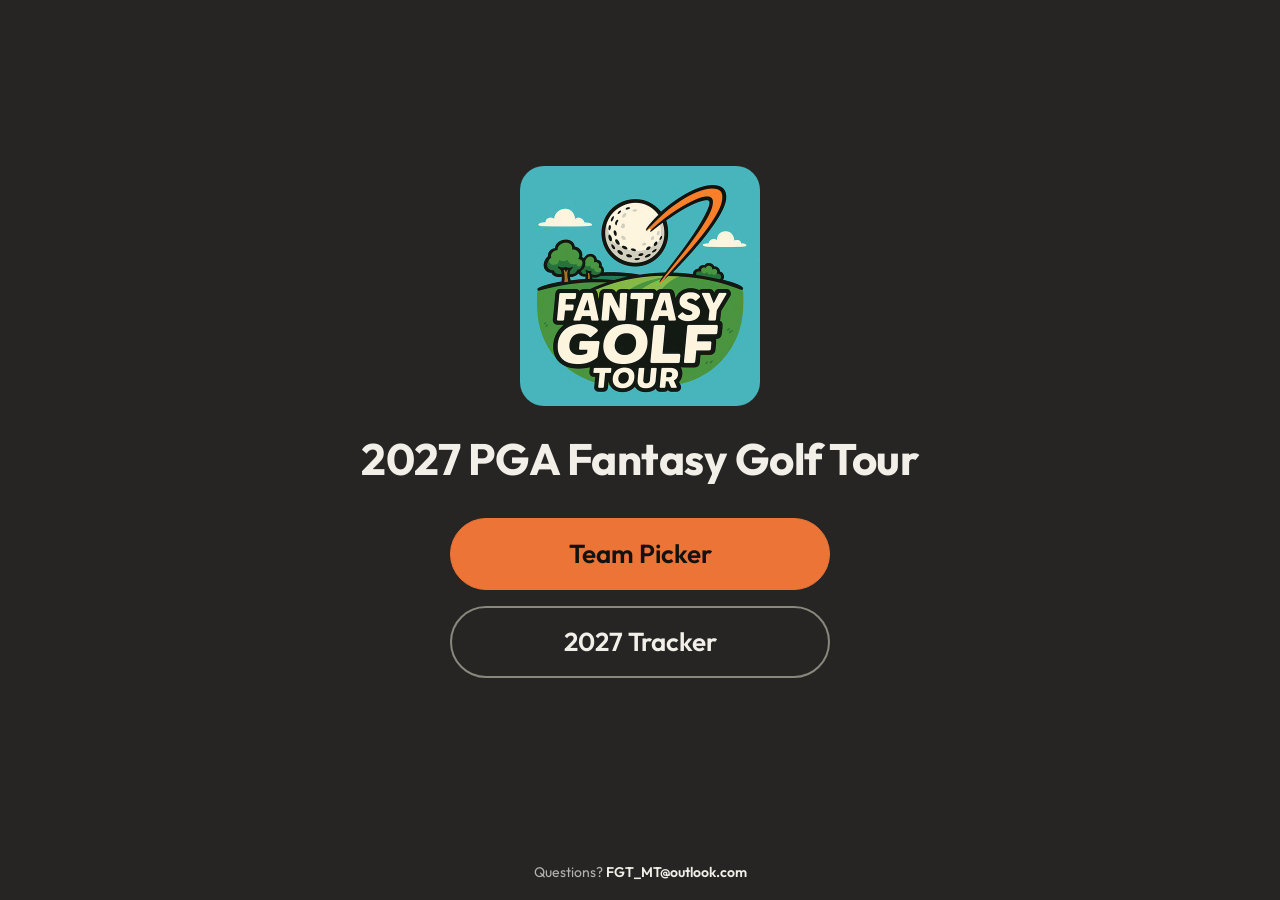
==== site/index.html @ 39079f0f "Landing page for fgt-mt.com: logo, Team Picker and 2027 Tracker buttons Co-Authored-By: Claude Sonne" ====
<!doctype html>
<html lang="en">
<head>
<meta charset="utf-8">
<meta name="viewport" content="width=device-width, initial-scale=1">
<title>Fantasy Golf Tour</title>
<meta name="description" content="The PGA Fantasy Golf Tour: pick your team and follow the 2027 season.">
<meta name="color-scheme" content="dark light">
<link rel="icon" type="image/png" href="favicon.png">
<script>
  /* Same theme choice as the dashboard (dark by default, TAH design system). */
  (function () {
    var t = "dark";
    try { var v = localStorage.getItem("fgt-theme"); if (v === "light" || v === "dark") t = v; } catch (e) {}
    document.documentElement.setAttribute("data-theme", t);
  })();
</script>
<link rel="preconnect" href="https://fonts.googleapis.com">
<link rel="preconnect" href="https://fonts.gstatic.com" crossorigin>
<link rel="stylesheet" href="https://fonts.googleapis.com/css2?family=Outfit:wght@400;500;600;700&display=swap">
<style>
  /* TAH design system tokens (same as team-picker.html and dashboard.html). */
  :root {
    color-scheme: dark;
    --surface: #262524; --raised: #1c1a17; --ink: #f2eee8; --muted: #b3b2ae;
    --hair: #3a3733; --border: #8a877d;
    --accent: #ed7437; --on-accent: #121310; --accent-text: #ed7437;
    --sans: "Outfit", "Avenir Next", system-ui, sans-serif;
    --radius-md: 12px; --radius-pill: 999px;
  }
  :root[data-theme="light"] {
    color-scheme: light;
    --surface: #f2eee8; --raised: #fbf9f5; --ink: #121310; --muted: #5a574e;
    --hair: #d9d3c8; --border: #8d887b; --accent-text: #a8420f;
  }
  * { box-sizing: border-box; }
  html, body { height: 100%; }
  body { margin: 0; background: var(--surface); color: var(--ink); font: 400 16px/24px var(--sans);
    display: flex; flex-direction: column; }
  main { flex: 1; display: flex; flex-direction: column; align-items: center; justify-content: center;
    text-align: center; padding: 40px 16px; gap: 28px; }
  .logo { width: 240px; height: 240px; max-width: 70vw; max-height: 70vw; border-radius: 24px; display: block; }
  h1 { margin: 0; font-size: 44px; line-height: 50px; font-weight: 700; letter-spacing: -0.5px; }
  .sub { margin: 6px 0 0; color: var(--muted); font-size: 18px; }
  .buttons { display: flex; flex-direction: column; gap: 16px; width: 100%; max-width: 380px; }
  .big { display: flex; align-items: center; justify-content: center; min-height: 72px; padding: 14px 28px;
    border-radius: var(--radius-pill); font: 600 26px/32px var(--sans); text-decoration: none; }
  .big.primary { background: var(--accent); color: var(--on-accent); border: 1px solid var(--accent); }
  .big.secondary { background: transparent; color: var(--ink); border: 2px solid var(--border); }
  .big.secondary:hover { border-color: var(--ink); }
  .big.primary:hover { filter: brightness(1.06); }
  .big:focus-visible { outline: 3px solid var(--accent-text); outline-offset: 3px; }
  footer { text-align: center; color: var(--muted); font-size: 14px; padding: 16px; }
  footer b { color: var(--ink); font-weight: 600; }
  @media (max-width: 600px) { h1 { font-size: 32px; line-height: 38px; } .big { font-size: 22px; min-height: 64px; } }
</style>
</head>
<body>
<main>
  <img class="logo" src="logo-480.jpg" width="240" height="240" alt="Fantasy Golf Tour logo">
  <div>
    <h1 id="title">PGA Fantasy Golf Tour</h1>
    <p class="sub" id="deadline"></p>
  </div>
  <nav class="buttons" aria-label="Main">
    <a class="big primary" href="team-picker.html">Team Picker</a>
    <a class="big secondary" href="dashboard.html">2027 Tracker</a>
  </nav>
</main>
<footer>Questions? <b>FGT_MT@outlook.com</b></footer>
<script src="config.js"></script>
<script>
  // Title and entry deadline come from config.js, so they match the team picker.
  (function () {
    var C = window.FGT_CONFIG || {};
    if (C.TITLE) document.getElementById("title").textContent = C.TITLE;
    if (C.DEADLINE_TEXT) document.getElementById("deadline").textContent = C.DEADLINE_TEXT;
  })();
</script>
</body>
</html>
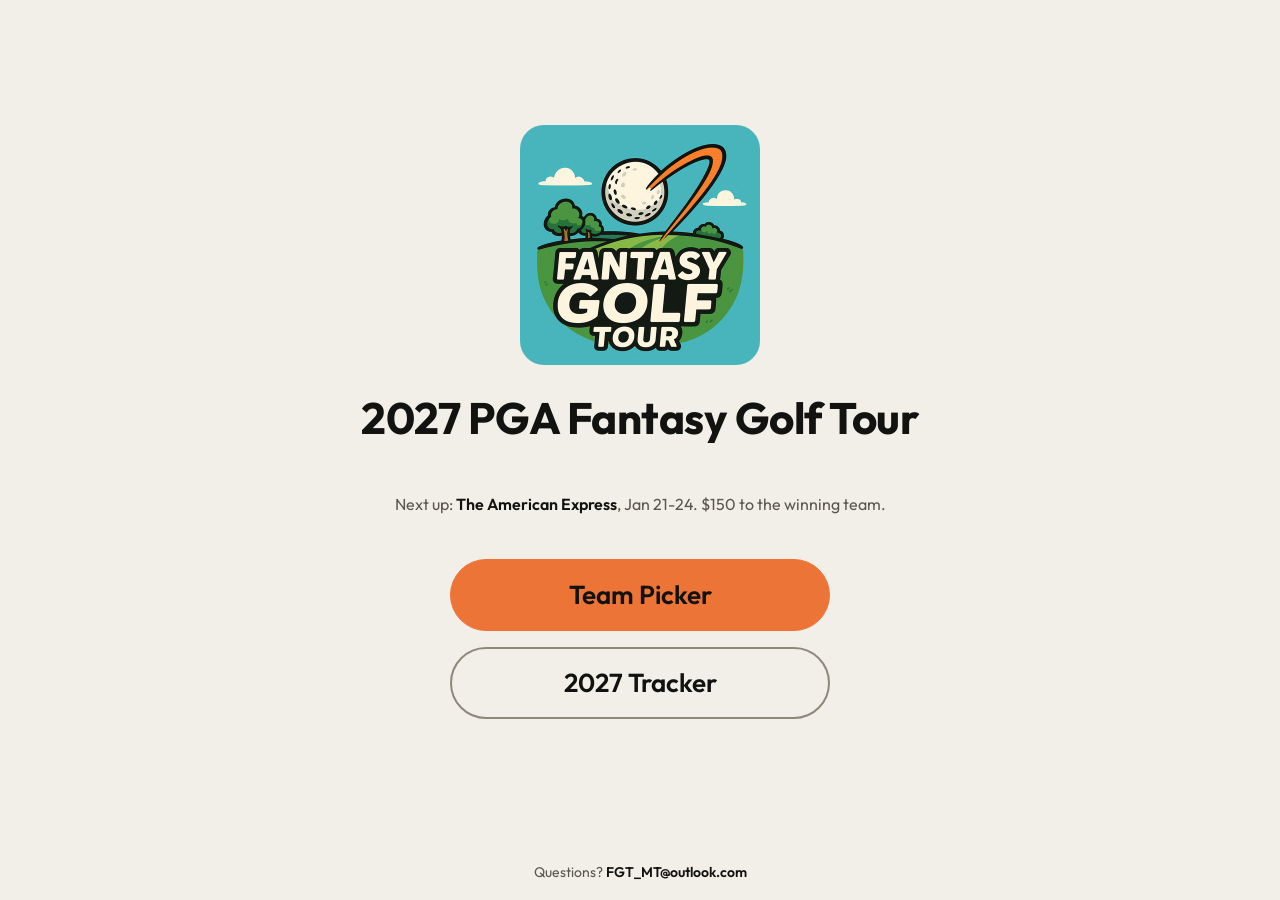
==== commit a326cf7c: "My team, Schedule tab, weekly prizes, confirmation emails, Paid column, automatic weekly results, li" ====
--- a/site/index.html
+++ b/site/index.html
@@ -5,13 +5,15 @@
 <meta name="viewport" content="width=device-width, initial-scale=1">
 <title>Fantasy Golf Tour</title>
 <meta name="description" content="The PGA Fantasy Golf Tour: pick your team and follow the 2027 season.">
-<meta name="color-scheme" content="dark light">
+<meta name="color-scheme" content="light dark">
 <link rel="icon" type="image/png" href="favicon.png">
 <script>
-  /* Same theme choice as the dashboard (dark by default, TAH design system). */
+  /* Theme: the visitor's own choice (saved by the toggle) wins; otherwise follow the device's light/dark setting;
+     devices with no setting get light. */
   (function () {
-    var t = "dark";
+    var t = null;
     try { var v = localStorage.getItem("fgt-theme"); if (v === "light" || v === "dark") t = v; } catch (e) {}
+    if (!t) t = window.matchMedia && window.matchMedia("(prefers-color-scheme: dark)").matches ? "dark" : "light";
     document.documentElement.setAttribute("data-theme", t);
   })();
 </script>
@@ -50,6 +52,8 @@
   .big.secondary:hover { border-color: var(--ink); }
   .big.primary:hover { filter: brightness(1.06); }
   .big:focus-visible { outline: 3px solid var(--accent-text); outline-offset: 3px; }
+  .nextup { color: var(--muted); font-size: 16px; line-height: 22px; max-width: 520px; }
+  .nextup b { color: var(--ink); font-weight: 600; }
   footer { text-align: center; color: var(--muted); font-size: 14px; padding: 16px; }
   footer b { color: var(--ink); font-weight: 600; }
   @media (max-width: 600px) { h1 { font-size: 32px; line-height: 38px; } .big { font-size: 22px; min-height: 64px; } }
@@ -62,6 +66,7 @@
     <h1 id="title">PGA Fantasy Golf Tour</h1>
     <p class="sub" id="deadline"></p>
   </div>
+  <p class="nextup" id="nextup" hidden></p>
   <nav class="buttons" aria-label="Main">
     <a class="big primary" href="team-picker.html">Team Picker</a>
     <a class="big secondary" href="dashboard.html">2027 Tracker</a>
@@ -76,6 +81,32 @@
     if (C.TITLE) document.getElementById("title").textContent = C.TITLE;
     if (C.DEADLINE_TEXT) document.getElementById("deadline").textContent = C.DEADLINE_TEXT;
   })();
+  // "Next up": the next FGT event, from the dashboard snapshot published with the site.
+  (function () {
+    var PRIZE = { regular: "$150 to the winning team", signature: "$200 to the winning team", players: "$200 to the winning team",
+                  major: "$300 to the winning team, $100 for 2nd" };
+    fetch("data/dashboard.json", { cache: "no-store" }).then(function (r) { return r.json(); }).then(function (d) {
+      var done = {}; (d.results || []).forEach(function (r) { done[String(r.event).toLowerCase()] = 1; });
+      var now = new Date(), t = now.getFullYear() + "-" + String(now.getMonth() + 1).padStart(2, "0") + "-" + String(now.getDate()).padStart(2, "0");
+      var n = (d.schedule || []).filter(function (e) { return e.counts !== "No" && e.counts !== "TBD" && !done[e.event.toLowerCase()] && e.finish >= t; })
+        .sort(function (a, b) { return a.finish < b.finish ? -1 : 1; })[0];
+      if (!n) return;
+      var f = new Date(n.finish + "T12:00:00"), st = new Date(f.getTime() - 3 * 86400000);
+      var mo = function (x) { return x.toLocaleString("en-US", { month: "short" }); };
+      var dates = mo(st) === mo(f) ? mo(st) + " " + st.getDate() + "-" + f.getDate() : mo(st) + " " + st.getDate() + " - " + mo(f) + " " + f.getDate();
+      var p = document.getElementById("nextup");
+      p.appendChild(document.createTextNode("Next up: "));
+      var b = document.createElement("b"); b.textContent = n.event; p.appendChild(b);
+      p.appendChild(document.createTextNode(", " + dates + ". " + (PRIZE[n.type] || PRIZE.regular) + "."));
+      p.hidden = false;
+    }).catch(function () {});
+  })();
+</script>
+<script>
+  if (window.matchMedia) window.matchMedia("(prefers-color-scheme: dark)").addEventListener("change", function (e) {
+    var saved = null; try { saved = localStorage.getItem("fgt-theme"); } catch (x) {}
+    if (!saved) document.documentElement.setAttribute("data-theme", e.matches ? "dark" : "light");
+  });
 </script>
 </body>
 </html>
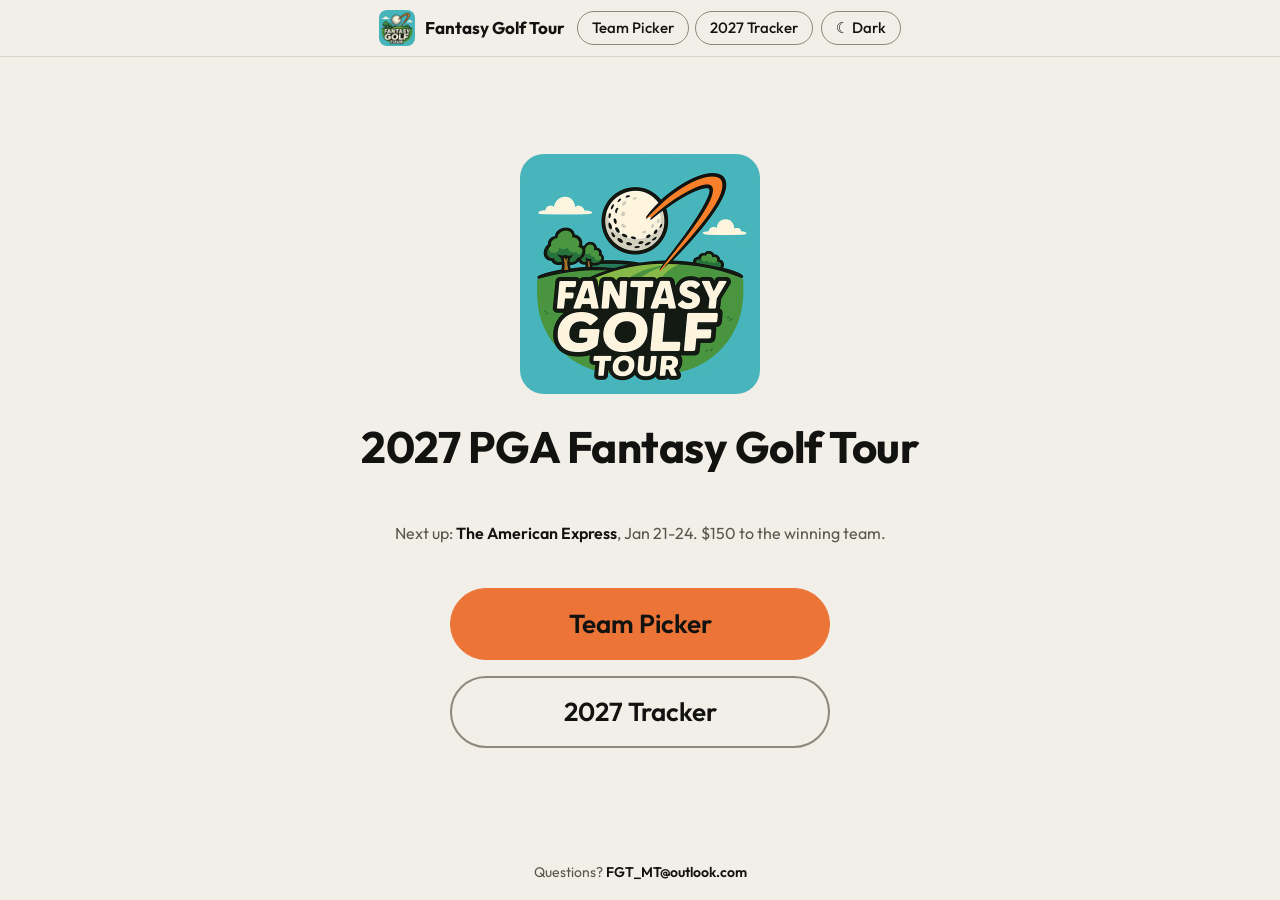
==== commit a987de60: "Shared header, link previews, grouped dashboard tabs, phone layout, Esc closes popups Co-Authored-By" ====
--- a/site/index.html
+++ b/site/index.html
@@ -3,8 +3,18 @@
 <head>
 <meta charset="utf-8">
 <meta name="viewport" content="width=device-width, initial-scale=1">
+<meta property="og:site_name" content="Fantasy Golf Tour">
+<meta property="og:type" content="website">
+<meta property="og:title" content="2027 PGA Fantasy Golf Tour">
+<meta property="og:description" content="Pick your team and follow the 2027 season.">
+<meta property="og:url" content="https://fgt-mt.com/">
+<meta property="og:image" content="https://fgt-mt.com/og-image.jpg">
+<meta property="og:image:width" content="1200">
+<meta property="og:image:height" content="630">
+<meta property="og:image:alt" content="Fantasy Golf Tour logo">
+<meta name="twitter:card" content="summary_large_image">
+<meta name="description" content="Pick your team and follow the 2027 season.">
 <title>Fantasy Golf Tour</title>
-<meta name="description" content="The PGA Fantasy Golf Tour: pick your team and follow the 2027 season.">
 <meta name="color-scheme" content="light dark">
 <link rel="icon" type="image/png" href="favicon.png">
 <script>
@@ -17,6 +27,7 @@
     document.documentElement.setAttribute("data-theme", t);
   })();
 </script>
+<link rel="stylesheet" href="sitebar.css">
 <link rel="preconnect" href="https://fonts.googleapis.com">
 <link rel="preconnect" href="https://fonts.gstatic.com" crossorigin>
 <link rel="stylesheet" href="https://fonts.googleapis.com/css2?family=Outfit:wght@400;500;600;700&display=swap">
@@ -26,14 +37,14 @@
     color-scheme: dark;
     --surface: #262524; --raised: #1c1a17; --ink: #f2eee8; --muted: #b3b2ae;
     --hair: #3a3733; --border: #8a877d;
-    --accent: #ed7437; --on-accent: #121310; --accent-text: #ed7437;
+    --accent: #ed7437; --on-accent: #121310; --accent-text: #ed7437; --success: #79bc76; --on-success: #121310;
     --sans: "Outfit", "Avenir Next", system-ui, sans-serif;
     --radius-md: 12px; --radius-pill: 999px;
   }
   :root[data-theme="light"] {
     color-scheme: light;
     --surface: #f2eee8; --raised: #fbf9f5; --ink: #121310; --muted: #5a574e;
-    --hair: #d9d3c8; --border: #8d887b; --accent-text: #a8420f;
+    --hair: #d9d3c8; --border: #8d887b; --accent-text: #a8420f; --success: #38763a; --on-success: #fffeff;
   }
   * { box-sizing: border-box; }
   html, body { height: 100%; }
@@ -54,12 +65,14 @@
   .big:focus-visible { outline: 3px solid var(--accent-text); outline-offset: 3px; }
   .nextup { color: var(--muted); font-size: 16px; line-height: 22px; max-width: 520px; }
   .nextup b { color: var(--ink); font-weight: 600; }
+  .hpf { display: inline-block; margin-left: 6px; font-size: 13px; font-weight: 700; padding: 1px 8px; border-radius: 999px; background: #eaa945; color: #121310; white-space: nowrap; }
   footer { text-align: center; color: var(--muted); font-size: 14px; padding: 16px; }
   footer b { color: var(--ink); font-weight: 600; }
   @media (max-width: 600px) { h1 { font-size: 32px; line-height: 38px; } .big { font-size: 22px; min-height: 64px; } }
 </style>
 </head>
-<body>
+<body data-page="home">
+<div id="sitebar"></div>
 <main>
   <img class="logo" src="logo-480.jpg" width="240" height="240" alt="Fantasy Golf Tour logo">
   <div>
@@ -83,8 +96,13 @@
   })();
   // "Next up": the next FGT event, from the dashboard snapshot published with the site.
   (function () {
-    var PRIZE = { regular: "$150 to the winning team", signature: "$200 to the winning team", players: "$200 to the winning team",
+    var PRIZE = { regular: "$150 to the winning team", signature: "$200 to the winning team", players: "$200 to the winning team", playoff: "$200 to the winning team",
                   major: "$300 to the winning team, $100 for 2nd" };
+    var KNOWN = { "masters tournament": "major", "pga championship": "major", "u.s. open": "major", "the open championship": "major",
+      "the players championship": "players", "at&t pebble beach pro-am": "signature", "the genesis invitational": "signature",
+      "cadillac championship": "signature", "arnold palmer invitational presented by mastercard": "signature", "rbc heritage": "signature",
+      "truist championship": "signature", "the memorial tournament presented by workday": "signature", "travelers championship": "signature",
+      "fedex st. jude championship": "playoff", "bmw championship": "playoff" };
     fetch("data/dashboard.json", { cache: "no-store" }).then(function (r) { return r.json(); }).then(function (d) {
       var done = {}; (d.results || []).forEach(function (r) { done[String(r.event).toLowerCase()] = 1; });
       var now = new Date(), t = now.getFullYear() + "-" + String(now.getMonth() + 1).padStart(2, "0") + "-" + String(now.getDate()).padStart(2, "0");
@@ -97,16 +115,13 @@
       var p = document.getElementById("nextup");
       p.appendChild(document.createTextNode("Next up: "));
       var b = document.createElement("b"); b.textContent = n.event; p.appendChild(b);
-      p.appendChild(document.createTextNode(", " + dates + ". " + (PRIZE[n.type] || PRIZE.regular) + "."));
+      var ty = PRIZE[n.type] && n.type !== "regular" ? n.type : (KNOWN[n.event.trim().toLowerCase()] || "regular");
+      p.appendChild(document.createTextNode(", " + dates + ". " + PRIZE[ty] + "."));
+      if (ty !== "regular") { var f = document.createElement("span"); f.className = "hpf"; f.textContent = "\u2605"; f.title = "Higher payout"; f.setAttribute("aria-label", "Higher payout"); p.appendChild(f); }
       p.hidden = false;
     }).catch(function () {});
   })();
 </script>
-<script>
-  if (window.matchMedia) window.matchMedia("(prefers-color-scheme: dark)").addEventListener("change", function (e) {
-    var saved = null; try { saved = localStorage.getItem("fgt-theme"); } catch (x) {}
-    if (!saved) document.documentElement.setAttribute("data-theme", e.matches ? "dark" : "light");
-  });
-</script>
+<script src="sitebar.js"></script>
 </body>
 </html>
--- a/site/sitebar.css
+++ b/site/sitebar.css
@@ -0,0 +1,17 @@
+/* Shared header for every page (home, team picker, tracker). Uses each page's TAH colour tokens. */
+.sitebar { display: flex; align-items: center; justify-content: space-between; gap: 12px; flex-wrap: wrap;
+  max-width: 1180px; margin: 0 auto; padding: 10px 16px; font-family: var(--sans); }
+.sitebar .sb-home { display: flex; align-items: center; gap: 10px; color: var(--ink); text-decoration: none; font-weight: 700; font-size: 17px; }
+.sitebar .sb-home img { width: 36px; height: 36px; border-radius: 8px; display: block; }
+.sitebar .sb-right { display: flex; align-items: center; gap: 8px; flex-wrap: wrap; }
+.sitebar .sb-links { display: flex; gap: 6px; }
+.sitebar a.sb-link, .sitebar .sb-theme { font: 500 15px/20px var(--sans); color: var(--ink); text-decoration: none; background: transparent;
+  border: 1px solid var(--border); border-radius: 999px; padding: 6px 14px; cursor: pointer; white-space: nowrap; }
+.sitebar a.sb-link:hover, .sitebar .sb-theme:hover { border-color: var(--ink); }
+.sitebar a.sb-link[aria-current="page"] { background: var(--success); color: var(--on-success); border-color: var(--success); font-weight: 600; }
+.sitebar a:focus-visible, .sitebar button:focus-visible { outline: 3px solid var(--accent-text); outline-offset: 2px; }
+.sitebar-rule { border: 0; border-top: 1px solid var(--hair); margin: 0; }
+@media (max-width: 600px) {
+  .sitebar .sb-home span { display: none; }
+  .sitebar a.sb-link, .sitebar .sb-theme { padding: 6px 10px; font-size: 14px; }
+}
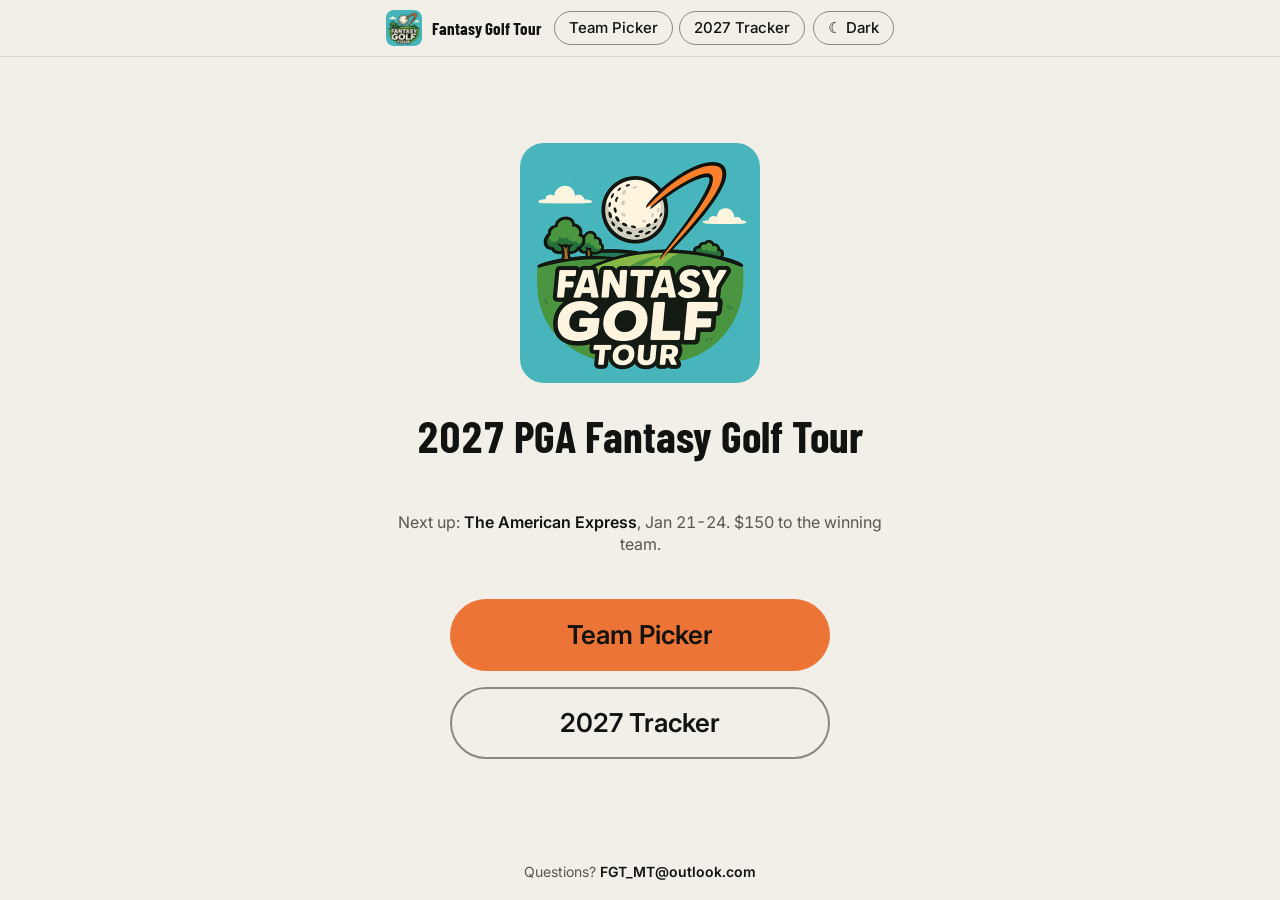
==== commit d7e3bb04: "Fonts: Barlow Condensed headings + Inter text across the site; remove font preview Co-Authored-By: C" ====
--- a/site/index.html
+++ b/site/index.html
@@ -30,7 +30,7 @@
 <link rel="stylesheet" href="sitebar.css">
 <link rel="preconnect" href="https://fonts.googleapis.com">
 <link rel="preconnect" href="https://fonts.gstatic.com" crossorigin>
-<link rel="stylesheet" href="https://fonts.googleapis.com/css2?family=Outfit:wght@400;500;600;700&display=swap">
+<link rel="stylesheet" href="https://fonts.googleapis.com/css2?family=Barlow+Condensed:wght@500;600;700&family=Inter:wght@400;500;600;700&display=swap">
 <style>
   /* TAH design system tokens (same as team-picker.html and dashboard.html). */
   :root {
@@ -38,7 +38,8 @@
     --surface: #262524; --raised: #1c1a17; --ink: #f2eee8; --muted: #b3b2ae;
     --hair: #3a3733; --border: #8a877d;
     --accent: #ed7437; --on-accent: #121310; --accent-text: #ed7437; --success: #79bc76; --on-success: #121310;
-    --sans: "Outfit", "Avenir Next", system-ui, sans-serif;
+    --sans: "Inter", system-ui, -apple-system, sans-serif;
+    --head: "Barlow Condensed", "Arial Narrow", sans-serif;
     --radius-md: 12px; --radius-pill: 999px;
   }
   :root[data-theme="light"] {
@@ -69,6 +70,9 @@
   footer { text-align: center; color: var(--muted); font-size: 14px; padding: 16px; }
   footer b { color: var(--ink); font-weight: 600; }
   @media (max-width: 600px) { h1 { font-size: 32px; line-height: 38px; } .big { font-size: 22px; min-height: 64px; } }
+  /* Fonts (Tom picked pairing 2, Nov 2026): Barlow Condensed for headings and big numbers, Inter for everything else. */
+  h1, .sitebar .sb-home { font-family: var(--head); letter-spacing: 0; }
+  body { font-variant-numeric: tabular-nums; }
 </style>
 </head>
 <body data-page="home">
